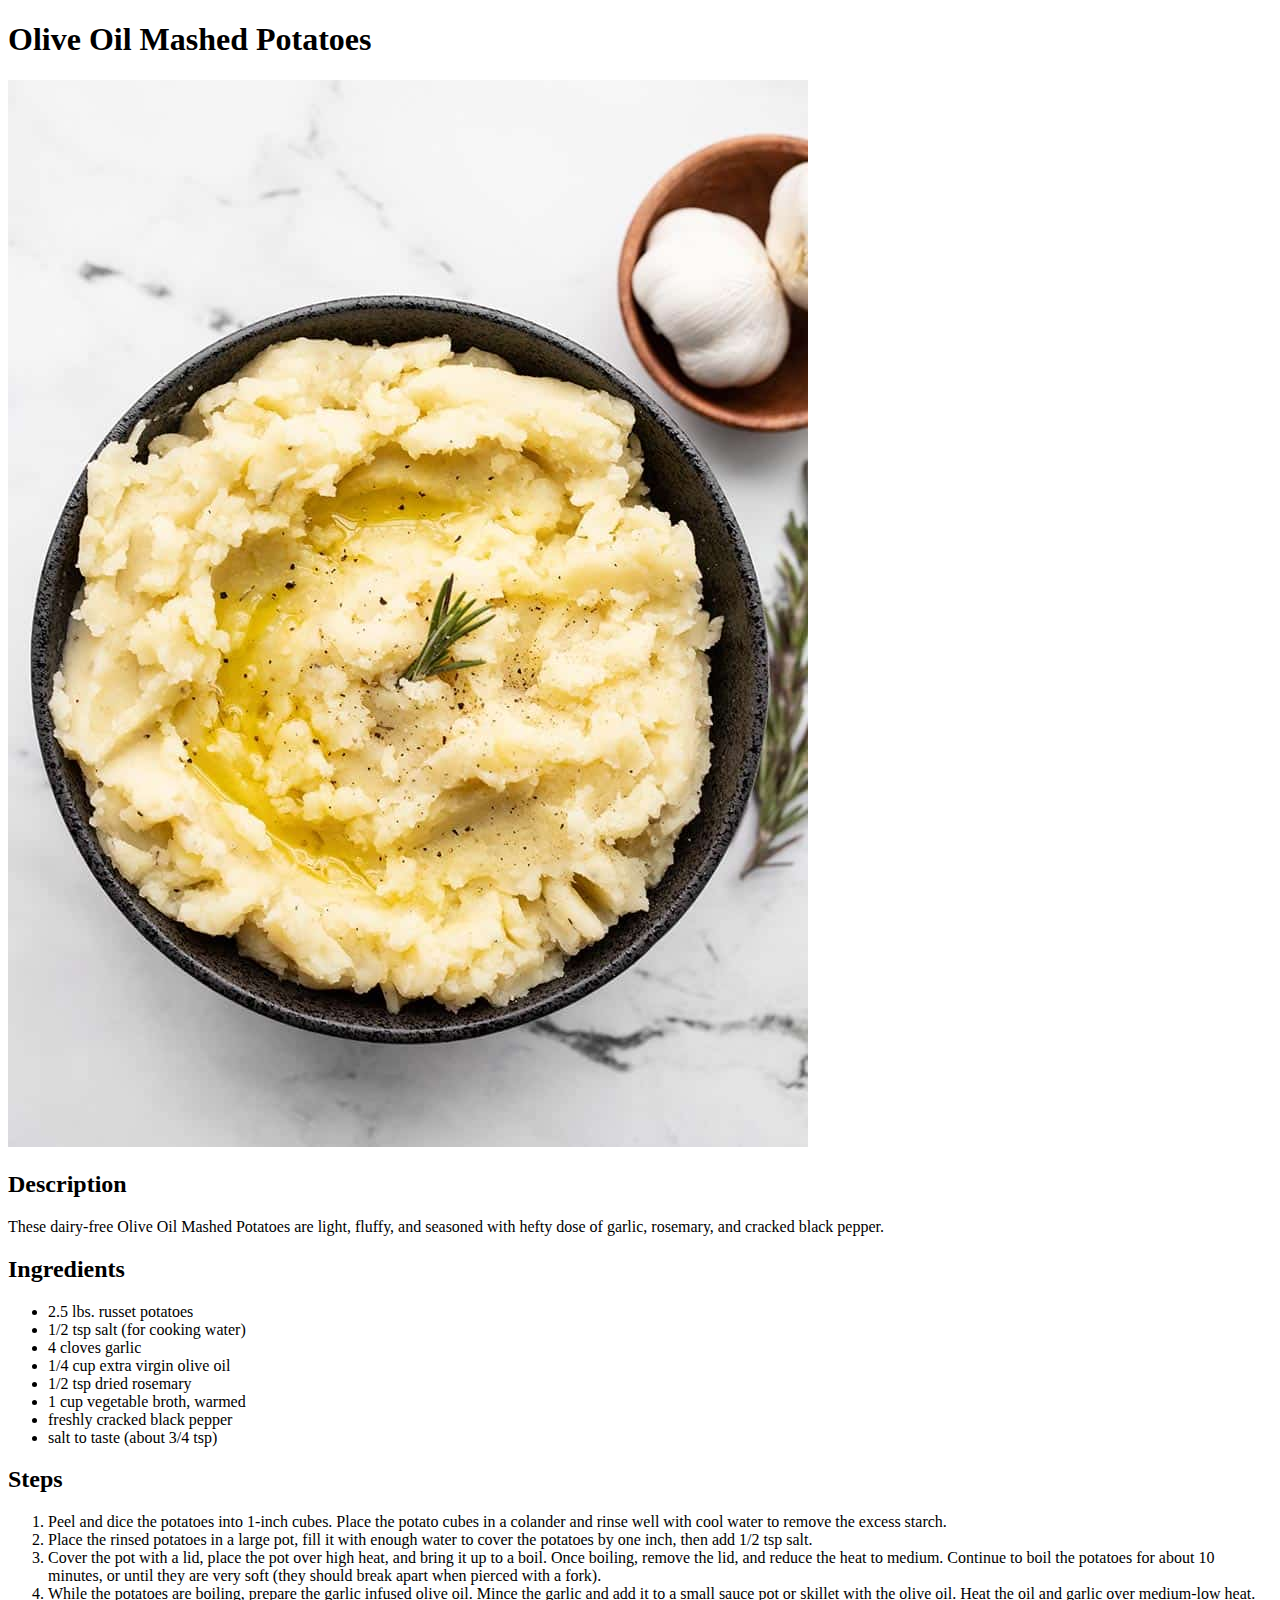
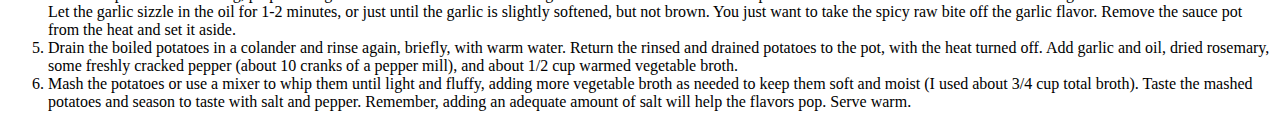
==== recipes/mashedpotatoes.html @ 5526adc1 "Iteration 4 + adjusted heading space and titles" ====
<!DOCTYPE html>
<html lang="en">
    <head>
        <meta charset="utf-8">
        <title>Mashed Potaties - Recipe</title>
    </head>
    <body>
        
        <h1>Olive Oil Mashed Potatoes</h1>
        <img src="../images/mashedpotatoes.jpg" alt="Mashed Potatoes">
        
        <h2>Description</h2>
        <p>These dairy-free Olive Oil Mashed Potatoes are light, fluffy, 
            and seasoned with hefty dose of garlic, rosemary, and cracked black pepper. </p>
        
        <h2>Ingredients</h2>
        <ul>
            <li>2.5 lbs. russet potatoes</li>
            <li>1/2 tsp salt (for cooking water)</li>
            <li>4 cloves garlic</li>
            <li>1/4 cup extra virgin olive oil</li>
            <li>1/2 tsp dried rosemary</li>
            <li>1 cup vegetable broth, warmed</li>
            <li>freshly cracked black pepper</li>
            <li>salt to taste (about 3/4 tsp)</li>
        </ul>
        
        <h2>Steps</h2>
        <ol>
            <li>Peel and dice the potatoes into 1-inch cubes. 
                Place the potato cubes in a colander and rinse well with cool water to remove the excess starch.</li>
            <li>Place the rinsed potatoes in a large pot, 
                fill it with enough water to cover the potatoes by one inch, then add 1/2 tsp salt.</li>
            <li>Cover the pot with a lid, place the pot over high heat, and bring it up to a boil. 
                Once boiling, remove the lid, and reduce the heat to medium. 
                Continue to boil the potatoes for about 10 minutes, 
                or until they are very soft (they should break apart when pierced with a fork).</li>
            <li>While the potatoes are boiling, prepare the garlic infused olive oil. 
                Mince the garlic and add it to a small sauce pot or skillet with the olive oil. 
                Heat the oil and garlic over medium-low heat. Let the garlic sizzle in the oil for 1-2 minutes, 
                or just until the garlic is slightly softened, but not brown. 
                You just want to take the spicy raw bite off the garlic flavor. 
                Remove the sauce pot from the heat and set it aside.</li>
            <li>Drain the boiled potatoes in a colander and rinse again, briefly, with warm water. 
                Return the rinsed and drained potatoes to the pot, with the heat turned off. 
                Add garlic and oil, dried rosemary, some freshly cracked pepper 
                (about 10 cranks of a pepper mill), and about 1/2 cup warmed vegetable broth.</li>
            <li>Mash the potatoes or use a mixer to whip them until light and fluffy, 
                adding more vegetable broth as needed to keep them soft and moist 
                (I used about 3/4 cup total broth). Taste the mashed potatoes and season to taste with salt and pepper. 
                Remember, adding an adequate amount of salt will help the flavors pop. Serve warm.</li>
        </ol>
        
    </body>
</html>
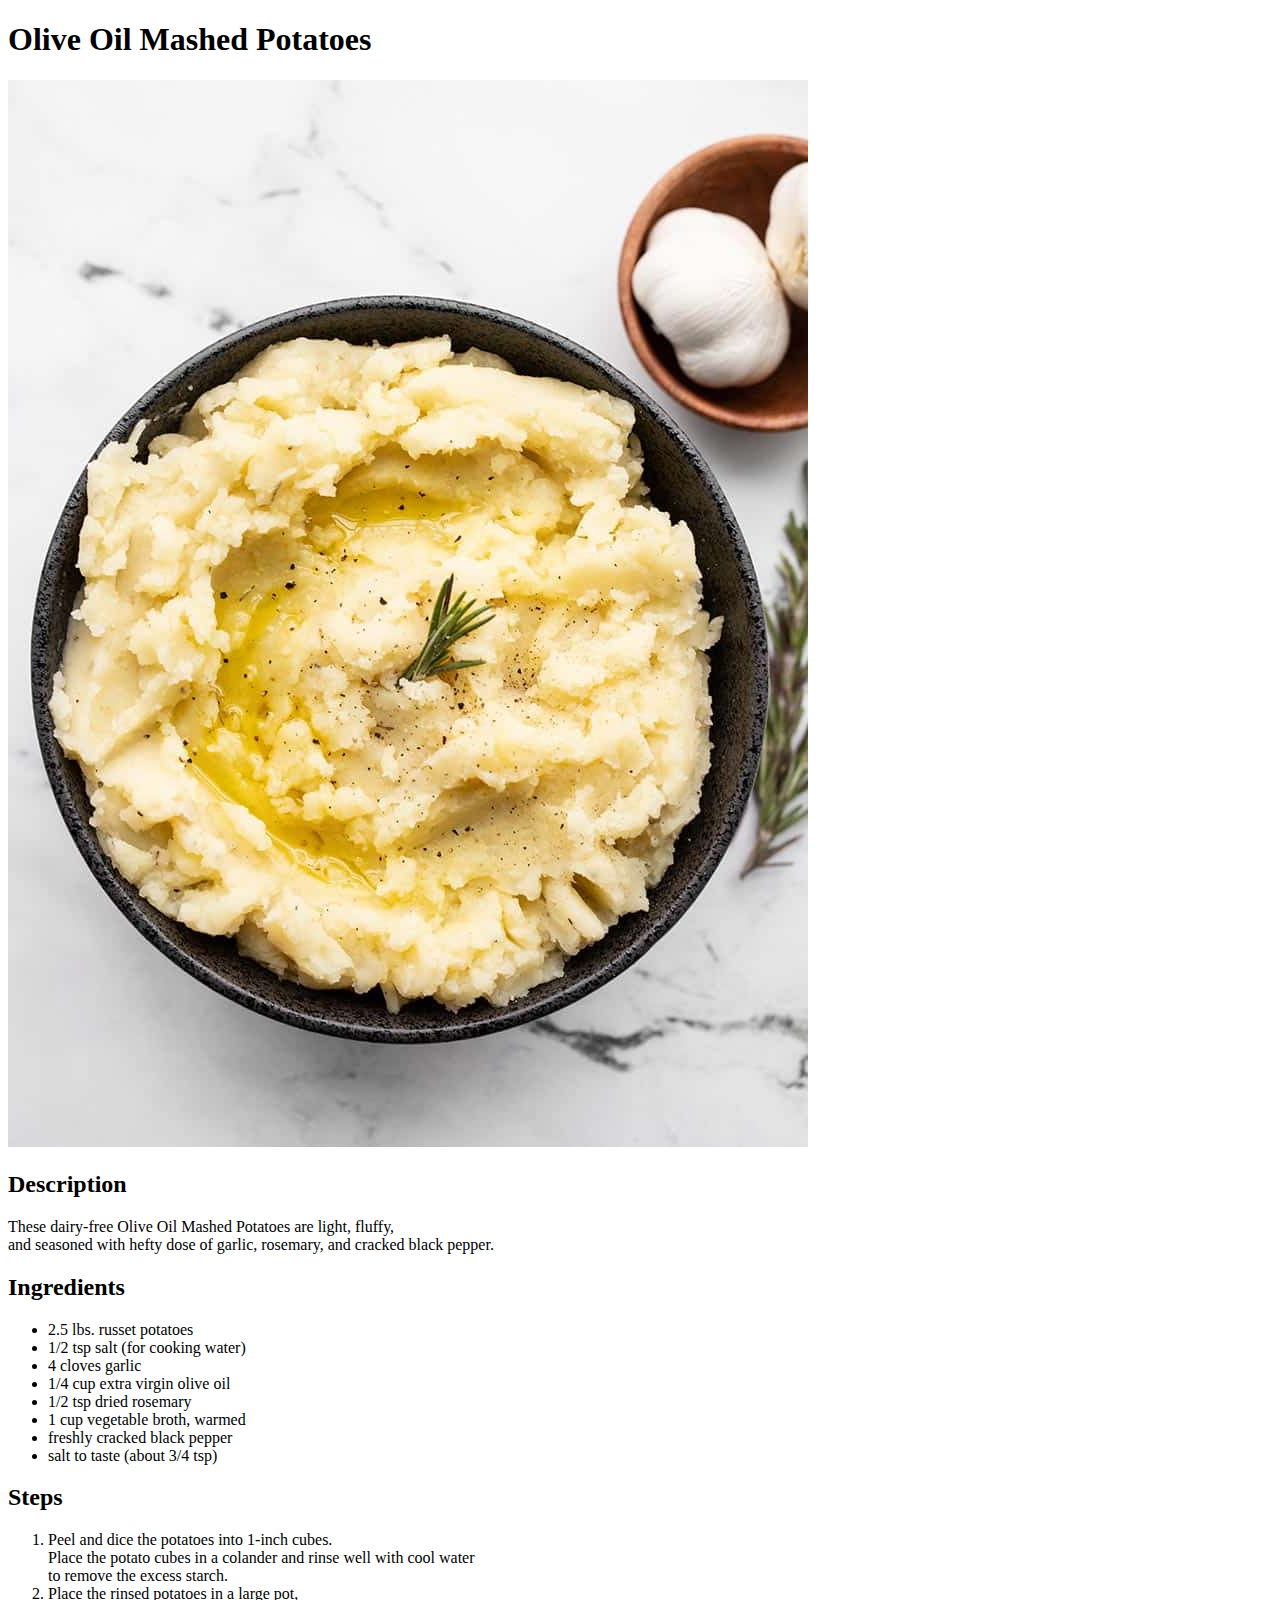
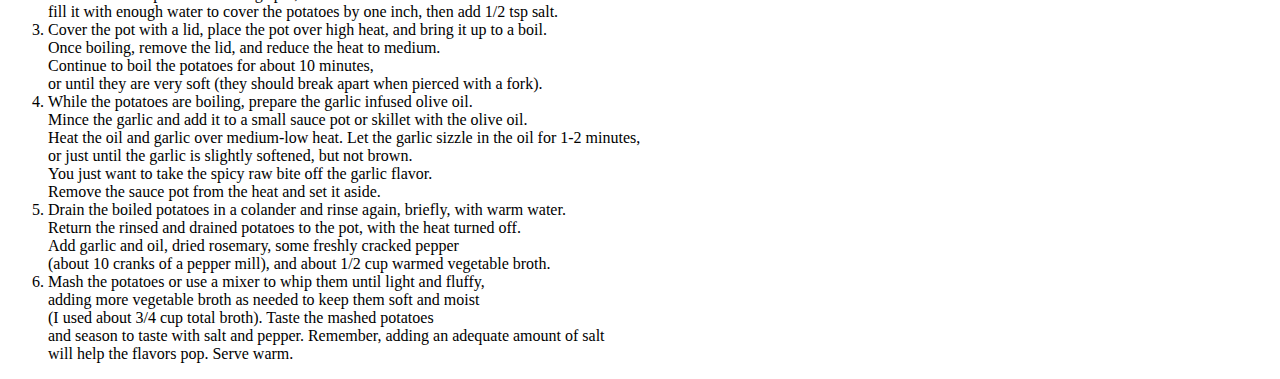
==== commit c0b17ffa: "Added line breaks" ====
--- a/recipes/mashedpotatoes.html
+++ b/recipes/mashedpotatoes.html
@@ -10,7 +10,7 @@
         <img src="../images/mashedpotatoes.jpg" alt="Mashed Potatoes">
         
         <h2>Description</h2>
-        <p>These dairy-free Olive Oil Mashed Potatoes are light, fluffy, 
+        <p>These dairy-free Olive Oil Mashed Potatoes are light, fluffy, <br>
             and seasoned with hefty dose of garlic, rosemary, and cracked black pepper. </p>
         
         <h2>Ingredients</h2>
@@ -27,28 +27,28 @@
         
         <h2>Steps</h2>
         <ol>
-            <li>Peel and dice the potatoes into 1-inch cubes. 
-                Place the potato cubes in a colander and rinse well with cool water to remove the excess starch.</li>
-            <li>Place the rinsed potatoes in a large pot, 
+            <li>Peel and dice the potatoes into 1-inch cubes. <br>
+                Place the potato cubes in a colander and rinse well with cool water <br> to remove the excess starch.</li>
+            <li>Place the rinsed potatoes in a large pot, <br>
                 fill it with enough water to cover the potatoes by one inch, then add 1/2 tsp salt.</li>
-            <li>Cover the pot with a lid, place the pot over high heat, and bring it up to a boil. 
-                Once boiling, remove the lid, and reduce the heat to medium. 
-                Continue to boil the potatoes for about 10 minutes, 
+            <li>Cover the pot with a lid, place the pot over high heat, and bring it up to a boil. <br>
+                Once boiling, remove the lid, and reduce the heat to medium. <br>
+                Continue to boil the potatoes for about 10 minutes, <br>
                 or until they are very soft (they should break apart when pierced with a fork).</li>
-            <li>While the potatoes are boiling, prepare the garlic infused olive oil. 
-                Mince the garlic and add it to a small sauce pot or skillet with the olive oil. 
-                Heat the oil and garlic over medium-low heat. Let the garlic sizzle in the oil for 1-2 minutes, 
-                or just until the garlic is slightly softened, but not brown. 
-                You just want to take the spicy raw bite off the garlic flavor. 
+            <li>While the potatoes are boiling, prepare the garlic infused olive oil. <br>
+                Mince the garlic and add it to a small sauce pot or skillet with the olive oil. <br>
+                Heat the oil and garlic over medium-low heat. Let the garlic sizzle in the oil for 1-2 minutes,<br> 
+                or just until the garlic is slightly softened, but not brown. <br>
+                You just want to take the spicy raw bite off the garlic flavor. <br>
                 Remove the sauce pot from the heat and set it aside.</li>
-            <li>Drain the boiled potatoes in a colander and rinse again, briefly, with warm water. 
-                Return the rinsed and drained potatoes to the pot, with the heat turned off. 
-                Add garlic and oil, dried rosemary, some freshly cracked pepper 
+            <li>Drain the boiled potatoes in a colander and rinse again, briefly, with warm water. <br>
+                Return the rinsed and drained potatoes to the pot, with the heat turned off. <br>
+                Add garlic and oil, dried rosemary, some freshly cracked pepper <br>
                 (about 10 cranks of a pepper mill), and about 1/2 cup warmed vegetable broth.</li>
-            <li>Mash the potatoes or use a mixer to whip them until light and fluffy, 
-                adding more vegetable broth as needed to keep them soft and moist 
-                (I used about 3/4 cup total broth). Taste the mashed potatoes and season to taste with salt and pepper. 
-                Remember, adding an adequate amount of salt will help the flavors pop. Serve warm.</li>
+            <li>Mash the potatoes or use a mixer to whip them until light and fluffy, <br>
+                adding more vegetable broth as needed to keep them soft and moist <br>
+                (I used about 3/4 cup total broth). Taste the mashed potatoes <br> and season to taste with salt and pepper. 
+                Remember, adding an adequate amount of salt <br> will help the flavors pop. Serve warm.</li>
         </ol>
         
     </body>
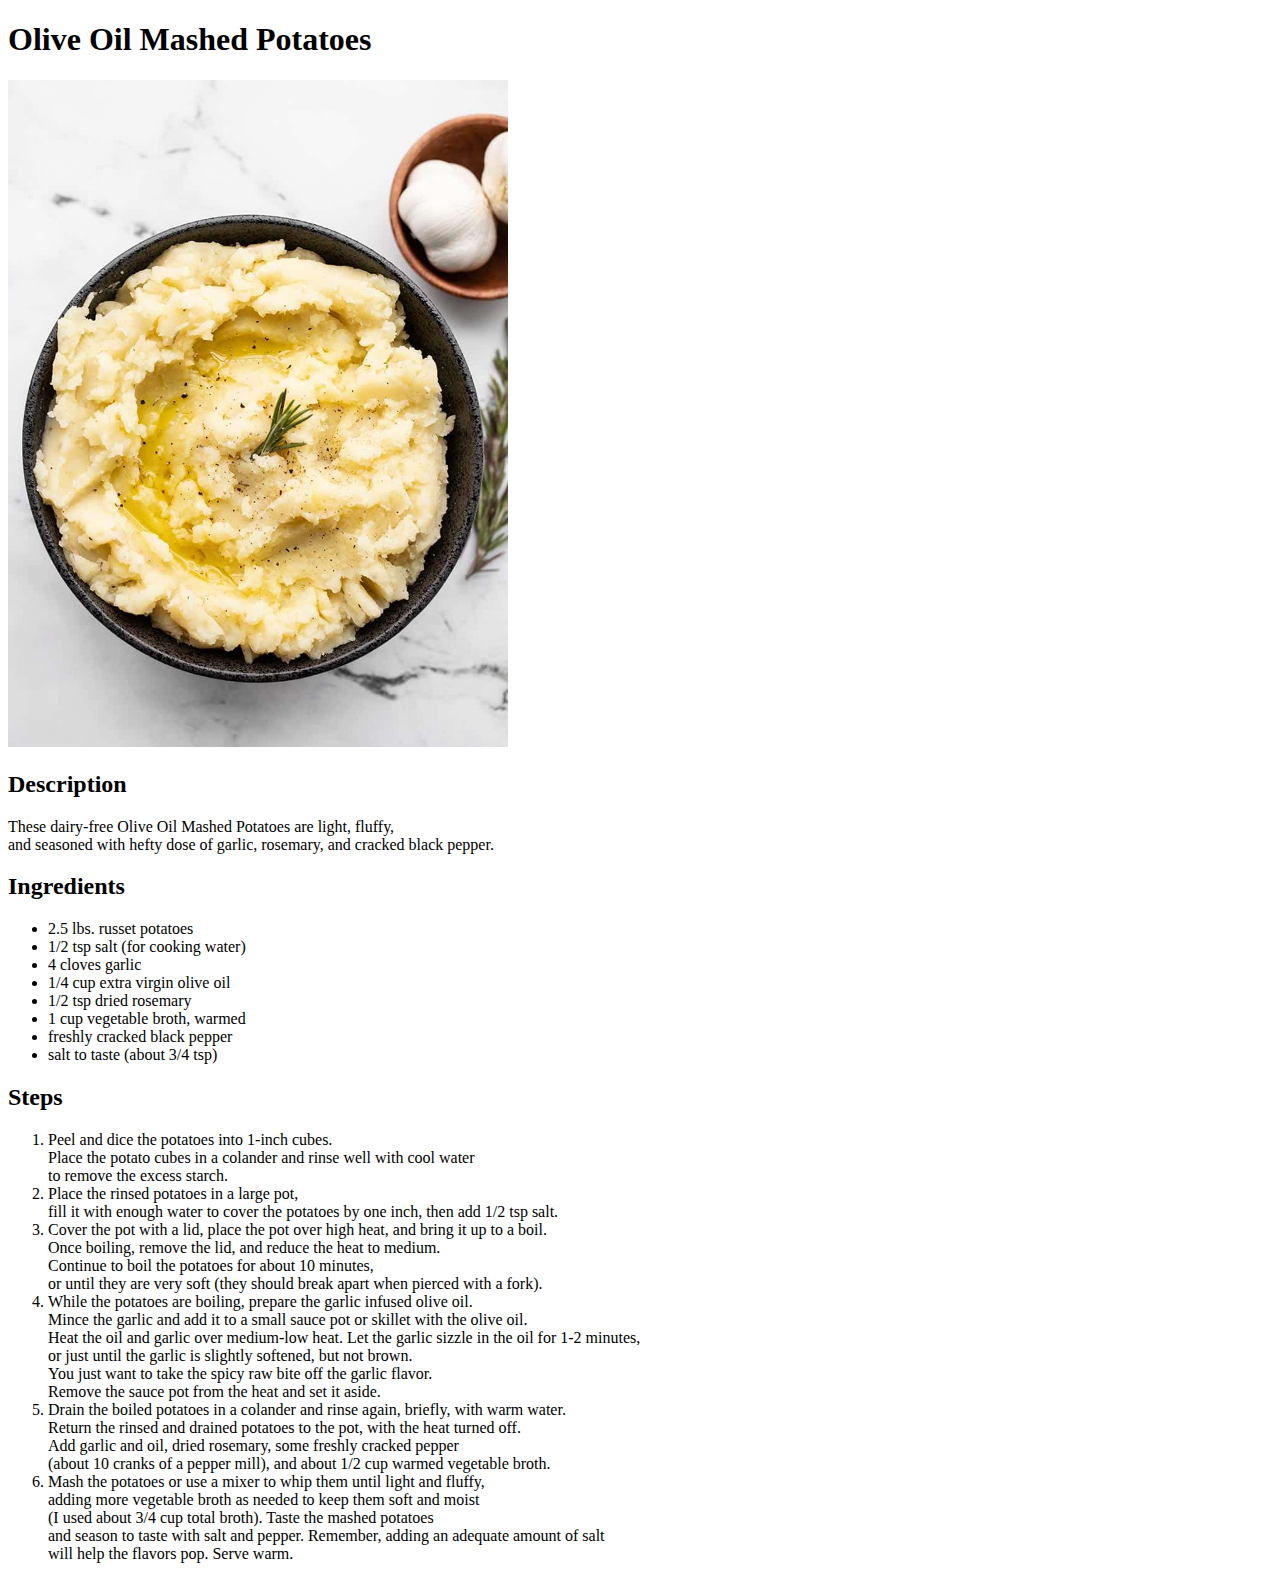
==== commit 1a7ea9ad: "Adjusted image width" ====
--- a/recipes/mashedpotatoes.html
+++ b/recipes/mashedpotatoes.html
@@ -7,7 +7,7 @@
     <body>
         
         <h1>Olive Oil Mashed Potatoes</h1>
-        <img src="../images/mashedpotatoes.jpg" alt="Mashed Potatoes">
+        <img src="../images/mashedpotatoes.jpg" alt="Mashed Potatoes" width="500">
         
         <h2>Description</h2>
         <p>These dairy-free Olive Oil Mashed Potatoes are light, fluffy, <br>
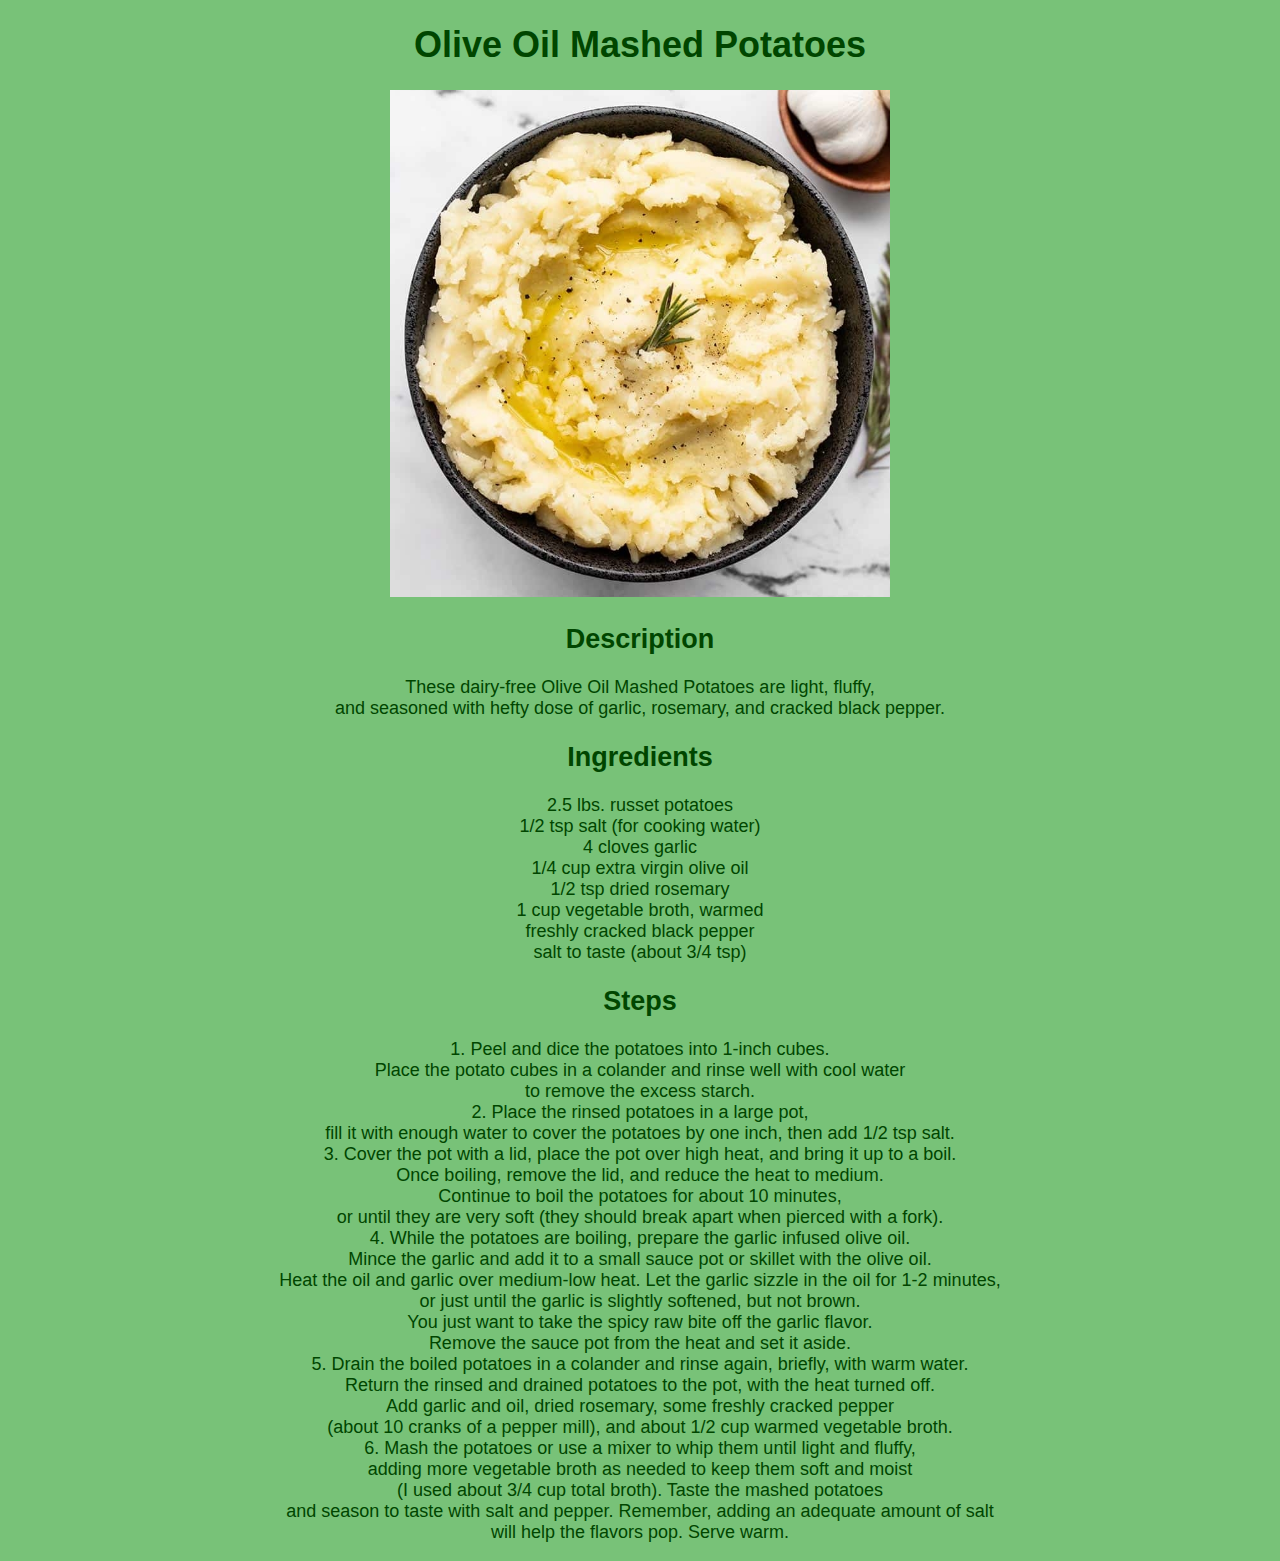
==== commit e056a8b5: "added CSS style and classes" ====
--- a/recipes/mashedpotatoes.html
+++ b/recipes/mashedpotatoes.html
@@ -2,19 +2,20 @@
 <html lang="en">
     <head>
         <meta charset="utf-8">
+        <link rel="stylesheet" href="../style.css">
         <title>Mashed Potaties - Recipe</title>
     </head>
     <body>
         
-        <h1>Olive Oil Mashed Potatoes</h1>
+        <h1 class="Heading">Olive Oil Mashed Potatoes</h1>
         <img src="../images/mashedpotatoes.jpg" alt="Mashed Potatoes" width="500">
         
-        <h2>Description</h2>
-        <p>These dairy-free Olive Oil Mashed Potatoes are light, fluffy, <br>
+        <h2 class="description-heading">Description</h2>
+        <p class="description">These dairy-free Olive Oil Mashed Potatoes are light, fluffy, <br>
             and seasoned with hefty dose of garlic, rosemary, and cracked black pepper. </p>
         
-        <h2>Ingredients</h2>
-        <ul>
+        <h2 class="ingredients-heading">Ingredients</h2>
+        <ul class="ingredients-list">
             <li>2.5 lbs. russet potatoes</li>
             <li>1/2 tsp salt (for cooking water)</li>
             <li>4 cloves garlic</li>
@@ -25,8 +26,8 @@
             <li>salt to taste (about 3/4 tsp)</li>
         </ul>
         
-        <h2>Steps</h2>
-        <ol>
+        <h2 class="steps-heading">Steps</h2>
+        <ol class="steps-list">
             <li>Peel and dice the potatoes into 1-inch cubes. <br>
                 Place the potato cubes in a colander and rinse well with cool water <br> to remove the excess starch.</li>
             <li>Place the rinsed potatoes in a large pot, <br>
--- a/style.css
+++ b/style.css
@@ -0,0 +1,17 @@
+html {
+    background-color: rgb(120, 194, 120);
+    color: rgb(0, 70, 0);
+    font-family: 'Helvetica', sans-serif;
+    font-size: 18px;
+    text-align: center;
+}
+
+ul {
+    padding-left: 0;
+    list-style-position: outside;
+}
+
+ol {
+    padding-left: 0;
+    list-style-position: inside;
+}
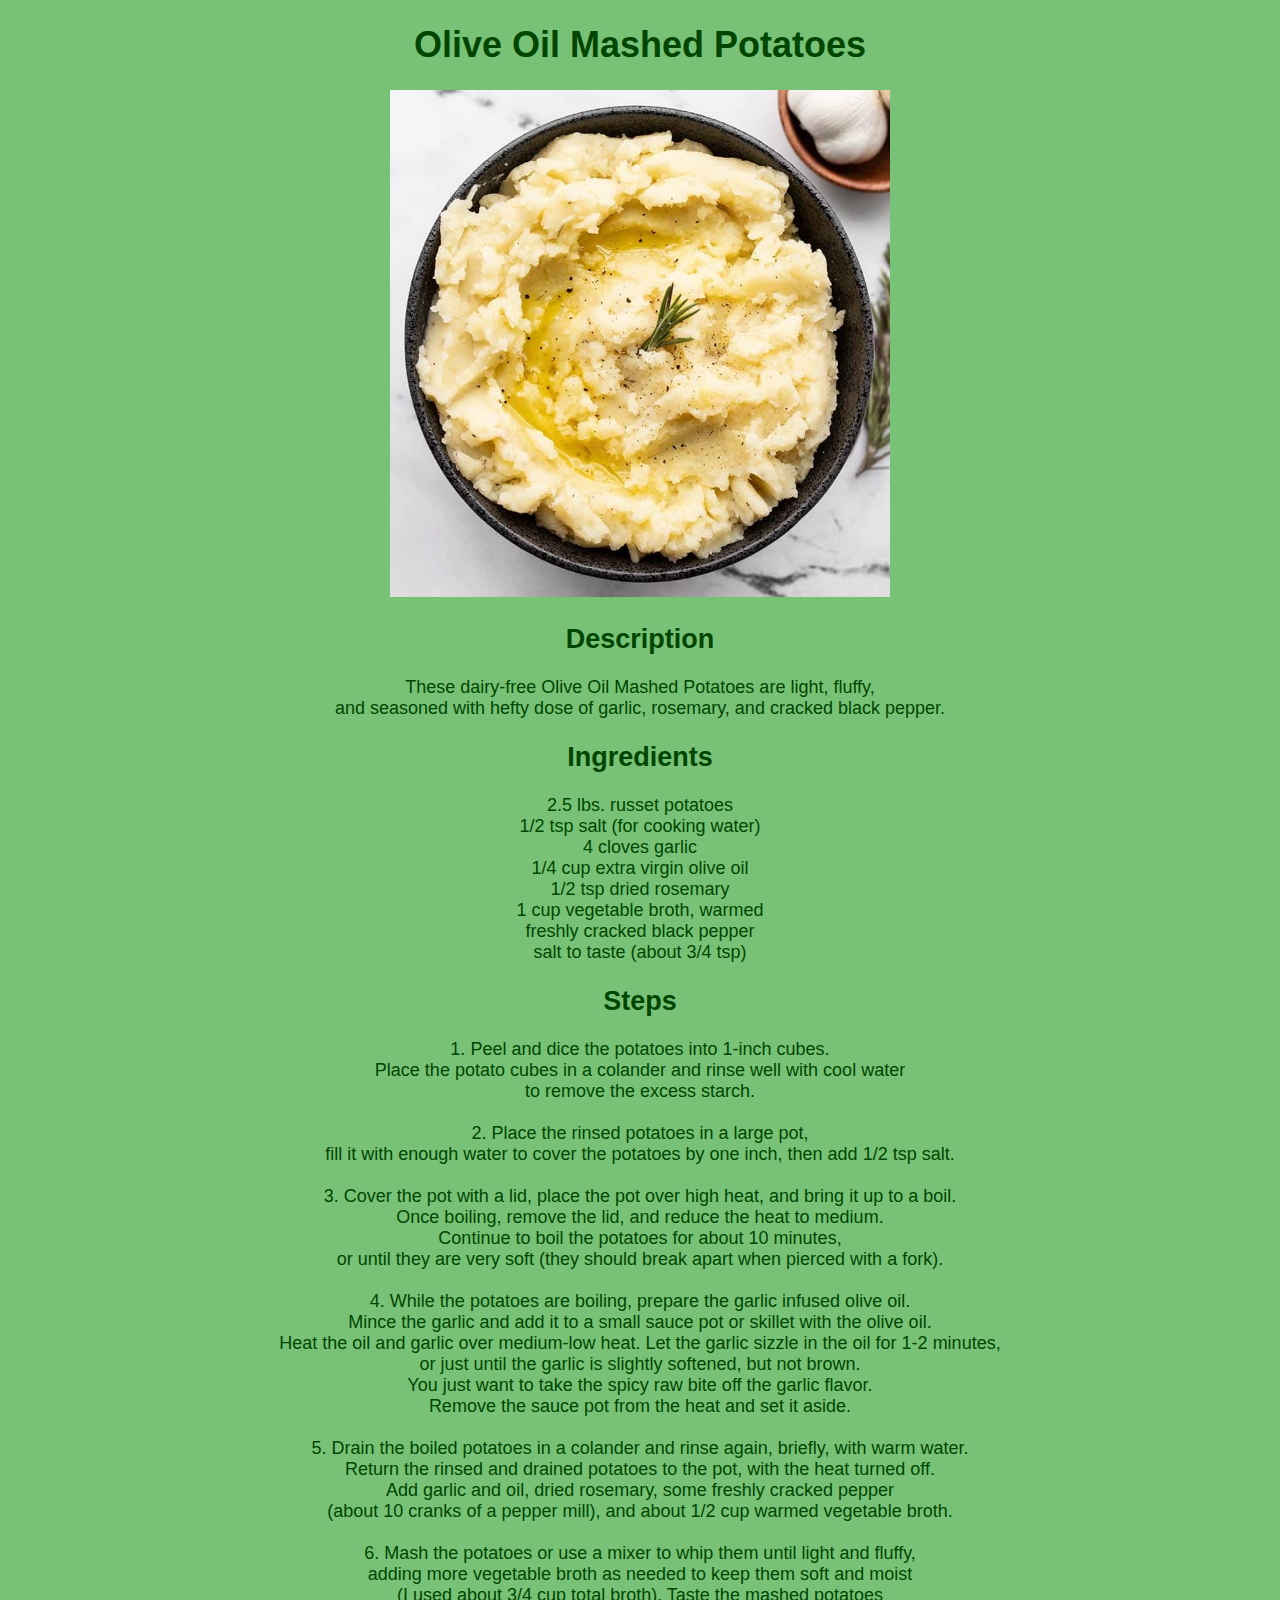
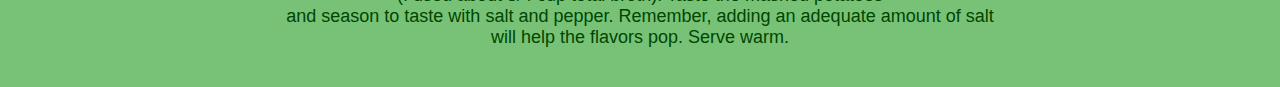
==== commit 1979a166: "better formatting nested list & steps" ====
--- a/recipes/mashedpotatoes.html
+++ b/recipes/mashedpotatoes.html
@@ -7,15 +7,17 @@
     </head>
     <body>
         
-        <h1 class="Heading">Olive Oil Mashed Potatoes</h1>
-        <img src="../images/mashedpotatoes.jpg" alt="Mashed Potatoes" width="500">
+        <h1 class="page">Olive Oil Mashed Potatoes</h1>
+        <img src="../images/mashedpotatoes.jpg" alt="Mashed Potatoes" class="recipe">
         
-        <h2 class="description-heading">Description</h2>
+
+        <h2 class="description">Description</h2>
         <p class="description">These dairy-free Olive Oil Mashed Potatoes are light, fluffy, <br>
             and seasoned with hefty dose of garlic, rosemary, and cracked black pepper. </p>
         
-        <h2 class="ingredients-heading">Ingredients</h2>
-        <ul class="ingredients-list">
+
+        <h2 class="ingredients">Ingredients</h2>
+        <ul class="ingredients">
             <li>2.5 lbs. russet potatoes</li>
             <li>1/2 tsp salt (for cooking water)</li>
             <li>4 cloves garlic</li>
@@ -26,30 +28,31 @@
             <li>salt to taste (about 3/4 tsp)</li>
         </ul>
         
-        <h2 class="steps-heading">Steps</h2>
-        <ol class="steps-list">
+        
+        <h2 class="steps">Steps</h2>
+        <ol class="steps">
             <li>Peel and dice the potatoes into 1-inch cubes. <br>
-                Place the potato cubes in a colander and rinse well with cool water <br> to remove the excess starch.</li>
+                Place the potato cubes in a colander and rinse well with cool water <br> to remove the excess starch.</li><br>
             <li>Place the rinsed potatoes in a large pot, <br>
-                fill it with enough water to cover the potatoes by one inch, then add 1/2 tsp salt.</li>
+                fill it with enough water to cover the potatoes by one inch, then add 1/2 tsp salt.</li><br>
             <li>Cover the pot with a lid, place the pot over high heat, and bring it up to a boil. <br>
                 Once boiling, remove the lid, and reduce the heat to medium. <br>
                 Continue to boil the potatoes for about 10 minutes, <br>
-                or until they are very soft (they should break apart when pierced with a fork).</li>
+                or until they are very soft (they should break apart when pierced with a fork).</li><br>
             <li>While the potatoes are boiling, prepare the garlic infused olive oil. <br>
                 Mince the garlic and add it to a small sauce pot or skillet with the olive oil. <br>
                 Heat the oil and garlic over medium-low heat. Let the garlic sizzle in the oil for 1-2 minutes,<br> 
                 or just until the garlic is slightly softened, but not brown. <br>
                 You just want to take the spicy raw bite off the garlic flavor. <br>
-                Remove the sauce pot from the heat and set it aside.</li>
+                Remove the sauce pot from the heat and set it aside.</li><br>
             <li>Drain the boiled potatoes in a colander and rinse again, briefly, with warm water. <br>
                 Return the rinsed and drained potatoes to the pot, with the heat turned off. <br>
                 Add garlic and oil, dried rosemary, some freshly cracked pepper <br>
-                (about 10 cranks of a pepper mill), and about 1/2 cup warmed vegetable broth.</li>
+                (about 10 cranks of a pepper mill), and about 1/2 cup warmed vegetable broth.</li><br>
             <li>Mash the potatoes or use a mixer to whip them until light and fluffy, <br>
                 adding more vegetable broth as needed to keep them soft and moist <br>
                 (I used about 3/4 cup total broth). Taste the mashed potatoes <br> and season to taste with salt and pepper. 
-                Remember, adding an adequate amount of salt <br> will help the flavors pop. Serve warm.</li>
+                Remember, adding an adequate amount of salt <br> will help the flavors pop. Serve warm.</li><br>
         </ol>
         
     </body>
--- a/style.css
+++ b/style.css
@@ -6,12 +6,24 @@
     text-align: center;
 }
 
-ul {
+img.recipe {
+    height: auto;
+    width: 500px;
+}
+
+ul,
+ol {
     padding-left: 0;
+}
+
+ul.ingredients {
     list-style-position: outside;
 }
 
-ol {
-    padding-left: 0;
+ol.steps {
     list-style-position: inside;
 }
+
+.ingredients.nested {
+    display: inline;
+}